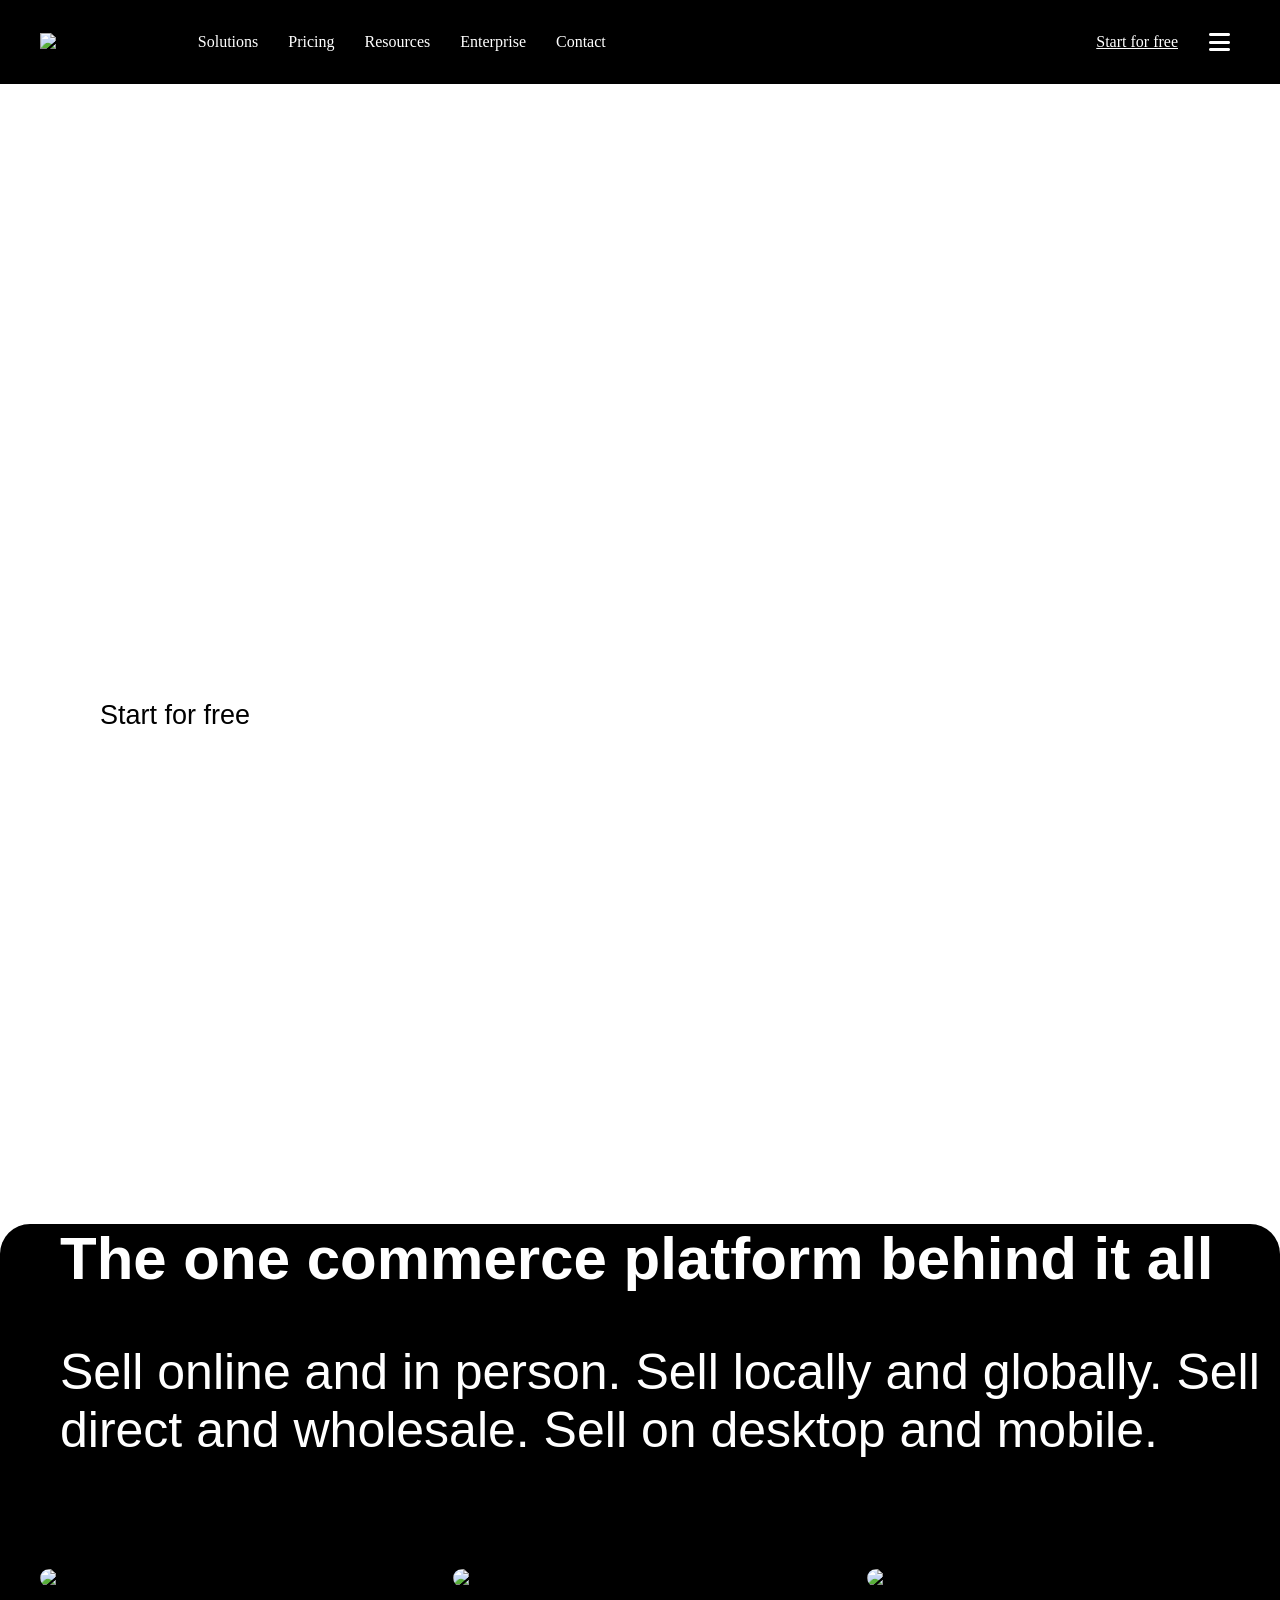
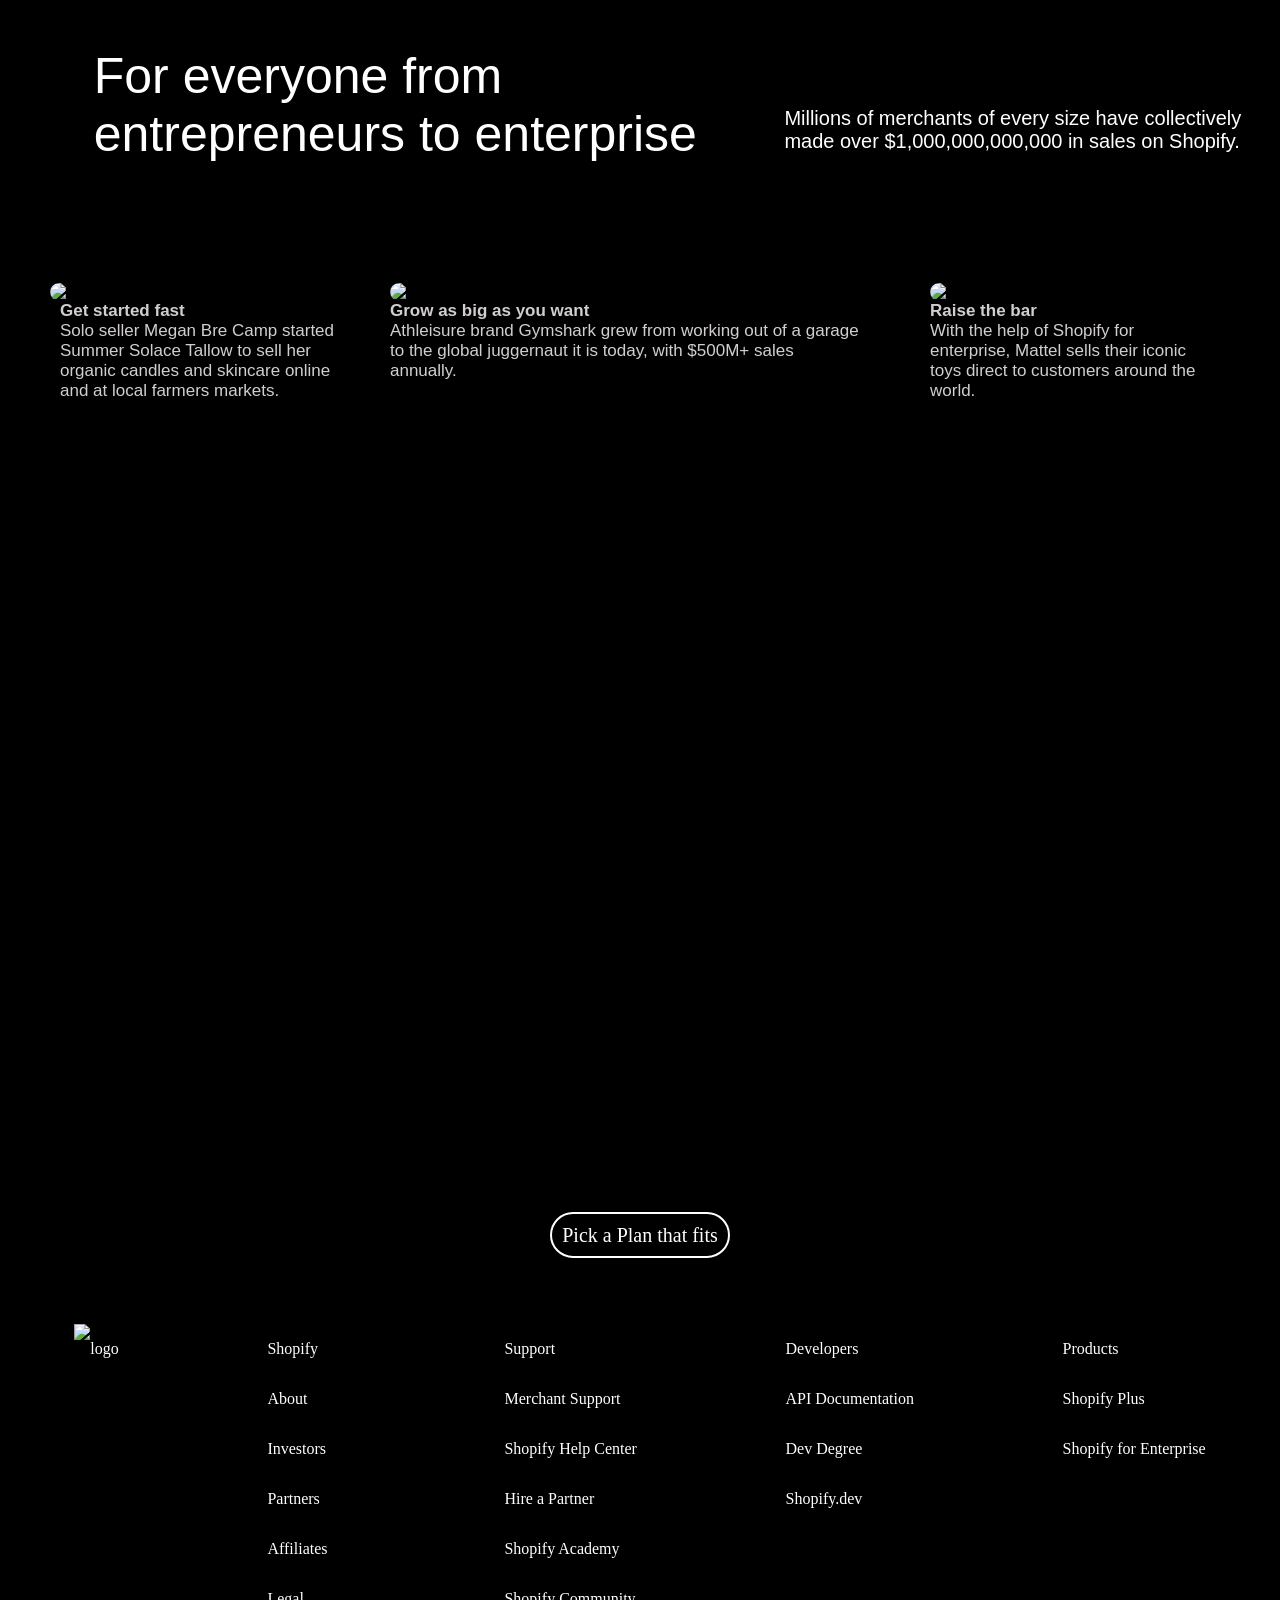
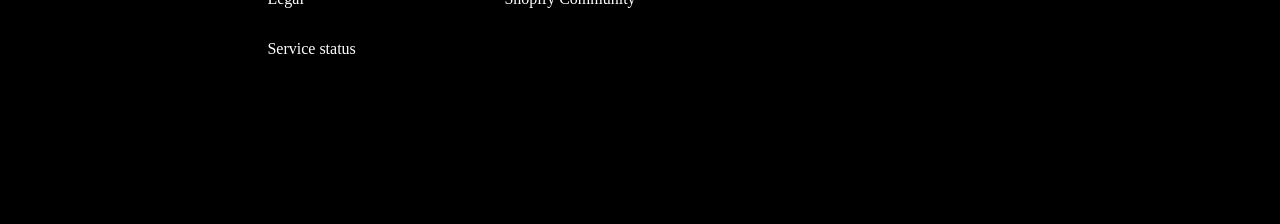
==== index.html @ d920742b "Update and rename shopify.html to index.html" ====
<!DOCTYPE html>
<html lang="en">
<head>
  <meta charset="UTF-8" />
  <meta name="viewport" content="width=device-width, initial-scale=1.0"/>
  <title>Shopify</title>
  <link rel="stylesheet" href="shopifystyle.css" />
  <link rel="stylesheet" href="https://cdnjs.cloudflare.com/ajax/libs/font-awesome/6.7.2/css/all.min.css">

</head>
<body>
  <!-- Header Section -->
  <header>
    <div class="header-content">
      <div class="logo">
        <img src="shopifylogo4.png" alt="shopify-logo">
      </div>
      <nav class="nav">
        <a href="#">Solutions</a>
        <a href="#">Pricing</a>
        <a href="#">Resources</a>
        <a href="#">Enterprise</a>
        <a href="#">Contact</a>
      </nav>
      <div class="header-right">
        <a href="#">Start for free</a>
        <i class="fa-solid fa-bars"></i>
      </div>
    </div>
  </header>
<section>
  <!-- Background Video -->
  <div class="background-video">
    <div class="add-video">
      <video autoplay muted loop>
        <source src="853800-hd_1920_1080_25fps.mp4" type="video/mp4">
      </video>
    </div>
  </div>
  <!-- hero section -->
   <div class="hero-content">
    <h1>Be the next</h1>
    <div class="changing-text">
  <div class="text-wrapper">
    <span>Big thing</span>
    <span>One to watch</span>
    <span>Category creator</span>
    <span>Unicorn startup</span>
    <span>Household name</span>
    <span>Global Empire</span>
    <span>Solo flier</span>
  </div>
</div>
 <div class="hero-content2">
  Dream big, build fast, and grow far<br> on Shopify.
</div> 
<div class="hero-content3">
  <p>Start for free</p>
  <span>Why we build Shopify</span>
</div>
</section>
  
<section class="after-background-video">
  <div class="hero-content4">
  <h3>The one commerce platform behind it all</h3>
  <p>Sell online and in person. Sell locally and globally. Sell direct and wholesale. Sell on desktop and mobile.</p>
</div>
<div class="carousel-wrapper">
  <div class="carousel-track">
     <div id="purse"> <img src="purse.webp" alt="purse"> </div>
     <div id="glossier"><img src="/glossier.webp" alt="glossier"></div>
     <div id="fashion"> <img src="/fashion.webp" alt="fashion"></div>
     <div id="aurabora"><img src="aurabora.jpeg" alt="aurabora"></div>
     <div id="vaccation"><img src="/vaccation.webp" alt="vaccation"></div>
     <div id="asthetic"><img src="asthetic.jpeg" alt="asthetic"></div>
  </div>
</div>
<div class="hero-content5">
  <p>For everyone from <br>entrepreneurs to enterprise</p>
  <span>Millions of merchants of every size have collectively <br>made over $1,000,000,000,000 in sales on Shopify.</span>
</div>
<div class="add-images">
  <div id="kat"><img src="katrina.jpeg" alt="katrina kaif"> 
     <h5>Get started fast</h5>
    <h6>Solo seller Megan Bre Camp started Summer Solace Tallow to sell her organic candles and skincare online and at local farmers markets.</h6>  
  </div> 
  <div id="gym"><img src="gymshark.webp" alt="Gymshark">
    <h5>Grow as big as you want</h5>
    <h6>Athleisure brand Gymshark grew from working out of a garage to the global juggernaut it is today, with $500M+ sales annually.</h6>
  </div>
  <div id="mattel"><img src="mattel.jpeg" alt="Mattel">
  <h5>Raise the bar</h5>
  <h6> With the help of Shopify for enterprise, Mattel sells their iconic toys direct to customers around the world.</h6>
</div>
</section>
<section>
  <div class="hero-content6">
  
  <span>Pick a Plan that fits</span>
</div>
</section>
<footer>
  <div class="footpanel1">
    <img src="/shopifywhitelogo.jpeg" alt="logo">
  </div>
  <div class="footpanel2">
   <p>Shopify</p>
    <p>About</p> 
    <p>Investors</p>
     <p>Partners</p> 
     <p>Affiliates</p>
     <p>Legal</p>
     <p>Service status</p>
  </div>
  <div class="footpanel2">
    <p>Support</p>
    <p>Merchant Support</p>
    <p>Shopify Help Center</p>
    <p>Hire a Partner</p> 
    <p>Shopify Academy</p>
    <p>Shopify Community</p>

  </div>
  <div class="footpanel3">
    <p>Developers</p>
    <p>API Documentation</p>
    <p>Dev Degree</p>
    <p>Shopify.dev</p>
  </div>
  <div class="footpanel4">
    <p>Products</p>
     <p>Shopify Plus</p>
      <p>Shopify for Enterprise</p>
  </div>
</footer>





  
</body>
</html>
---- shopifystyle.css ----
/* Reset and basics */
* {
  margin: 0;
  padding: 0;
  box-sizing: border-box;
}

/* Header */
header {
  position: fixed;
  top: 0;
  width: 100%;
  background-color: black;
  z-index: 1000;
  padding: 20px 40px;
}

/* Flex container for logo and nav */
.header-content {
  display: flex;
  align-items: center;
  justify-content: space-between;
}

/* Logo */
.logo img {
  height: 55px;
  width: auto;
  margin-right: 60px; /* space between logo and nav */
}

/* Navigation links */
.nav {
  display: flex;
  gap: 30px;
  flex-grow: 1; /* This fills available space */
}

.nav a {
  color: white;
  text-decoration: none;
  font-weight: 500;
}

.nav a:hover {
  text-decoration: underline;
}

/* Background Video */
.background-video video {
  top: 0;
  left: 0;
  width: 100vw;
  height: 130vh;
  object-fit: cover;
  z-index: -1;
}

/* Header right section */
.header-right {
  display: flex;
  align-items: center;
  gap: 20px;
}

.header-right a {
  margin-right: 1px;
  color: white;
}

.header-right i {
  font-size: 24px;
  color: white;
  cursor: pointer;
  padding: 10px;
}

/* Hero Section */
.hero-content {
  position: absolute;
  top: 50%;
  left: 60px;
  transform: translateY(-50%);
  color: white;
  z-index: 10;
  font-family: sans-serif;
  margin-top: 100px;
}

.hero-content h1 {
  font-size: 60px;
  font-weight: bold;
  margin-bottom: 10px;
}

/* Changing Text Animation */
.changing-text {
  height: 50px;
  overflow: hidden;
  position: relative;
  font-size: 60px;
}

.text-wrapper {
  display: flex;
  flex-direction: column;
  animation: slideText 28s steps(7) infinite;
}

.text-wrapper span {
  height: 50px;
  line-height: 50px;
  font-size: 40px;
  color: white;
}

/* Keyframes */
@keyframes slideText {
  0%   { transform: translateY(0); }
  100% { transform: translateY(-350px); } /* 7 lines × 50px each */
}
/* hero-content2 */
.hero-content2{
  margin-top: 70px;
  height:30px;
  font-size: 25px;

} 
/* hero-content3 */
.hero-content3 span{
  margin-top: 100px;
  font-size: 22px;
}
  .hero-content3 {
  display: flex;
  justify-content: space-between;
  
  align-items: center;    /* vertically center */
  width: 85vw;           /* set a width to spread items */
  margin-top: 100px;      /* push the whole container down */
  
}

.hero-content3 p {
  font-size: 27px;
  font-style: normal;
  background-color: white;
  color: black;
  border-radius: 12px;
  height: 50px;
  width: 230px;
  text-align: center;
  line-height: 50px;     /* vertical center text */
  margin: 0;             /* remove margin-top */
}

.hero-content3 span {
  font-size: 22px;
  margin: 0;             /* remove margin-top and margin-right */
  color: white;          /* or your preferred color */
  
}
/* below the video content */
.after-background-video{
  background-color: black;
  height: 1600px;
  border-top-left-radius: 30px;
   border-top-right-radius: 30px;
   font-family: arial;
   
} 
.after-background-video h3{
  color:white;
  font-size: 60px;
  margin: 50px 30px 30px 60px;
}
.after-background-video p{
  color: white;
  font-size:50px;
  padding: 20px 20px 20px 60px;
  
}
.after-background-video p:hover{
color: rgb(11, 109, 131);
}
/* images */
.carousel-track{
  display:flex;
  padding: 80px 50px 30px 30px;
  justify-content: space-between;
  animation: slideCarousel 12s infinite;
 
  
}
#purse img{
  height:450px;
  width:250px;
   border-radius: 30px;
}
#fashion img{
  height: 450px;
  width:350px;
   border-radius: 30px;

}
#glossier img{
  height: 450px;
  width:550px;
   border-radius: 30px;
}
#aurabora img{
height: 450px;
width:300px;
border-radius: 30px;
}
#vaccation img{
  height: 450px;
  width:430px;
   border-radius: 30px;

}
#asthetic img{
  height: 450px;
  width:380px;
   border-radius: 30px;

}
.carousel-wrapper {
  width: 100%;
  max-width: 100vw;
  overflow: hidden;
  margin: 0 auto;
}

.carousel-track {
  display: flex;
  width: 200%; /* enough for 2 sets of 3 images */
  animation: slideCarousel 12s infinite;
} 


.carousel-track > div {
  flex: 0 0 16.66%; /* 6 images evenly spaced across 200% width */
  padding: 10px;     /* reduce space between images */
  box-sizing: border-box;
}

.carousel-track img {
  width: 100%;
  height: auto;
  border-radius: 30px;
  object-fit: cover;
}

/* Slide to next 3 images after 6s, then back after 6s */
@keyframes slideCarousel {
  0%   { transform: translateX(0); }
  45%  { transform: translateX(0); }
  50%  { transform: translateX(-50%); }
  95%  { transform: translateX(-50%); }
  100% { transform: translateX(0); }
}
.hero-content5{
  display: flex;
  justify-content: space-around;

}
.hero-content5 span { 
  font-size: 20px;
  color: white;
  display: block;
  margin-top: 80px;
 padding-right: 5px;
}
/* add images */
.add-images{
  display: flex;
  justify-content: center;
  margin-top: 100px;
  gap: 40px;
  /* padding-left: 10px; */
  
}
#kat img{
  height: 300px;
  width: 300px;
  border-radius: 30px;
}
#gym img{
  height: 300px;
  width: 500px;
  border-radius: 30px;
  /* padding-left: 40px; */
}
#mattel img{
  height: 300px;
  width: 300px;
  border-radius: 30px;
  /* padding-right: 20px; */
}
#kat:hover img{
  content: url("skincare.jpeg");
}
#gym:hover img{
  content: url(gymsharkstore.jpg);
}
#mattel:hover img{
  content: url(matteldolls.jpeg);
}
#kat h5{
  color:rgb(210, 206, 206);
  font-size: 17px;
  /* font-weight: 00; */
  padding-left: 10px;
  width: 300px;
}

#kat h6{
  color:rgb(210, 206, 206);
  font-size: 17px;
  font-weight: 200;
  padding-left: 10px;
  width: 300px;
}
#gym h5{
   color:rgb(210, 206, 206);
   font-size: 17px;
   width: 500px;
}
#gym h6{
   color:rgb(210, 206, 206);
   font-size: 17px;
   font-weight: 200;
   width: 470px;
}
#mattel h5{
   color:rgb(210, 206, 206);
   font-size: 17px;
   width: 300px;

}
#mattel h6{
   color:rgb(210, 206, 206);
   font-size: 17px;
   font-weight: 200;
   width: 280px;
}

.hero-content6 {
  background-color: black;
  height: 100px;
  text-align: center;
  
  
   
}
.hero-content6 span{
   color:white;
   font-size: 20px;
   border:2px solid white;
   border-radius: 30px;
   padding: 10px 10px 10px 10px;
   
}
.hero-content6 span:hover{
  background-color:white;
  color: black;
}
/* footer */
footer{
  background-color: black;
  height: 500px;
  color:white;
  display: flex;
  justify-content: space-around;
  line-height: 50px;
}
.footpanel1 img{
  height:100px;
  width:100px;

}
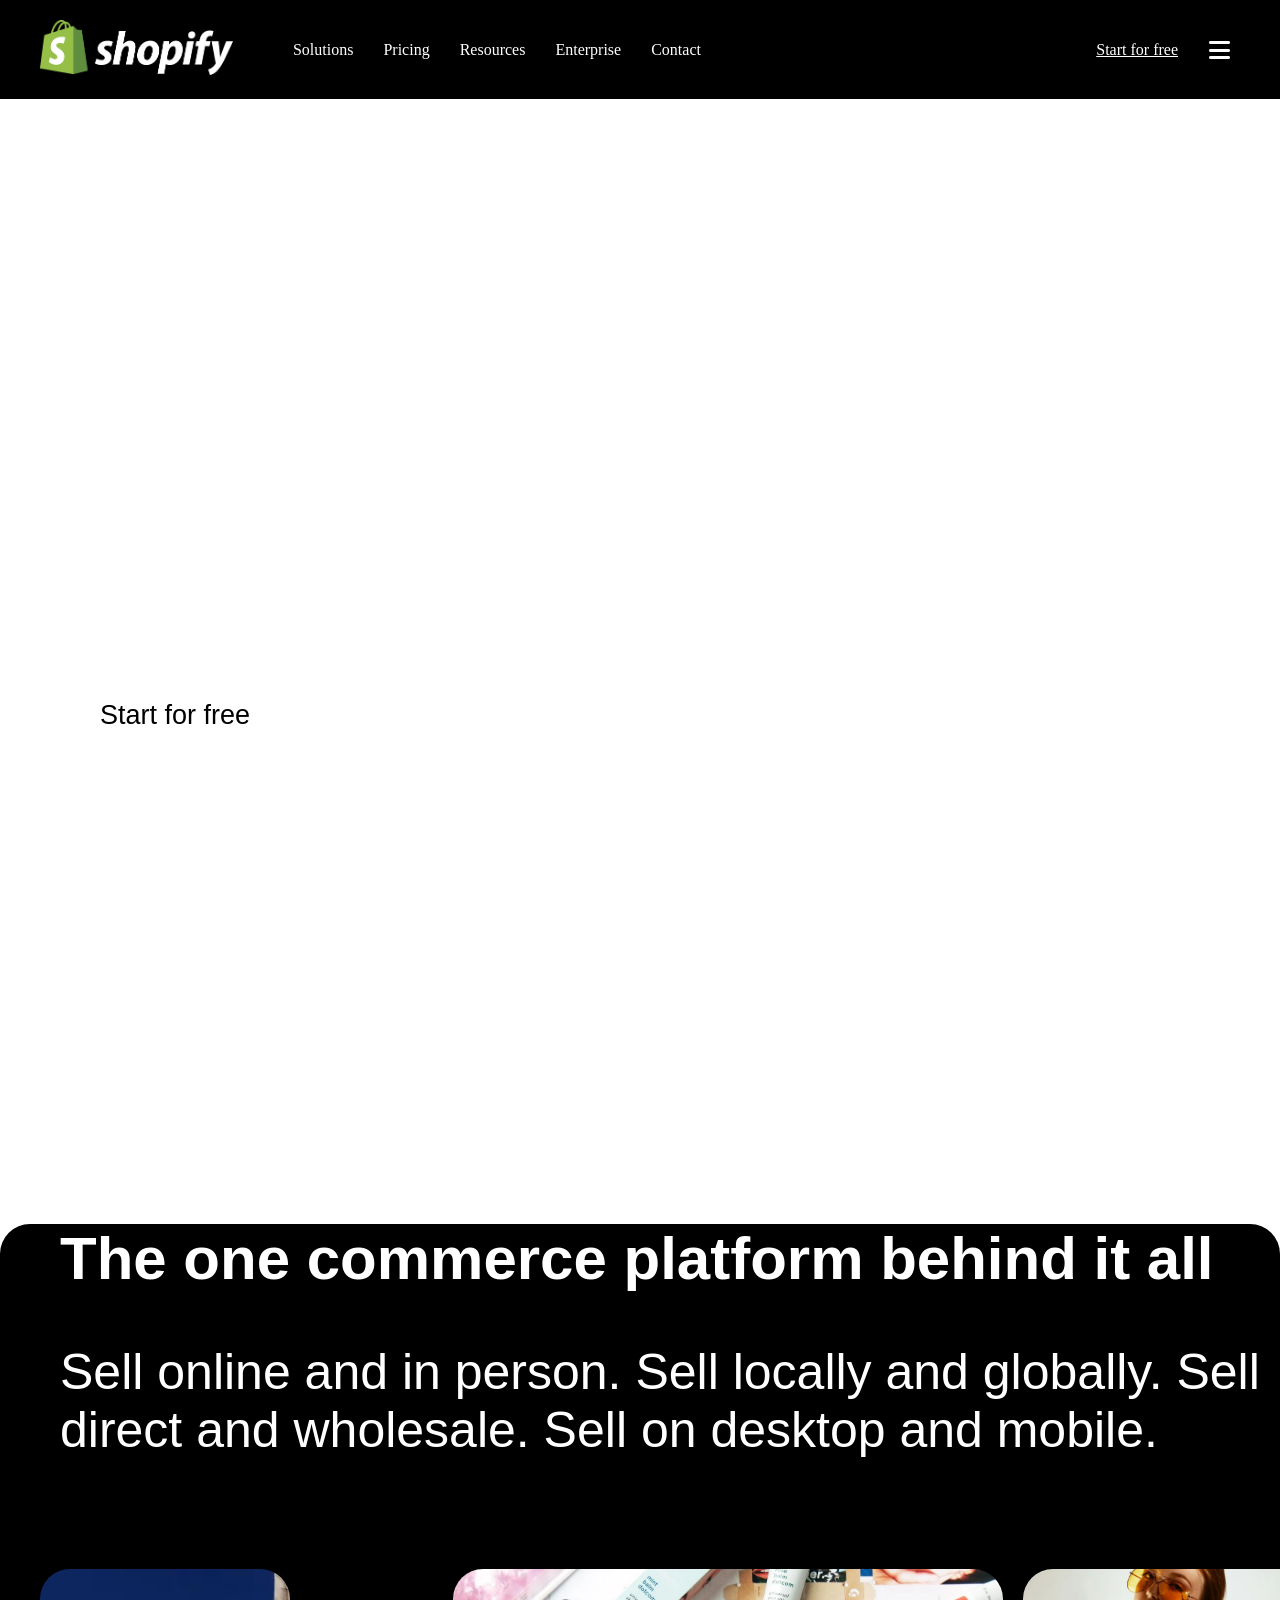
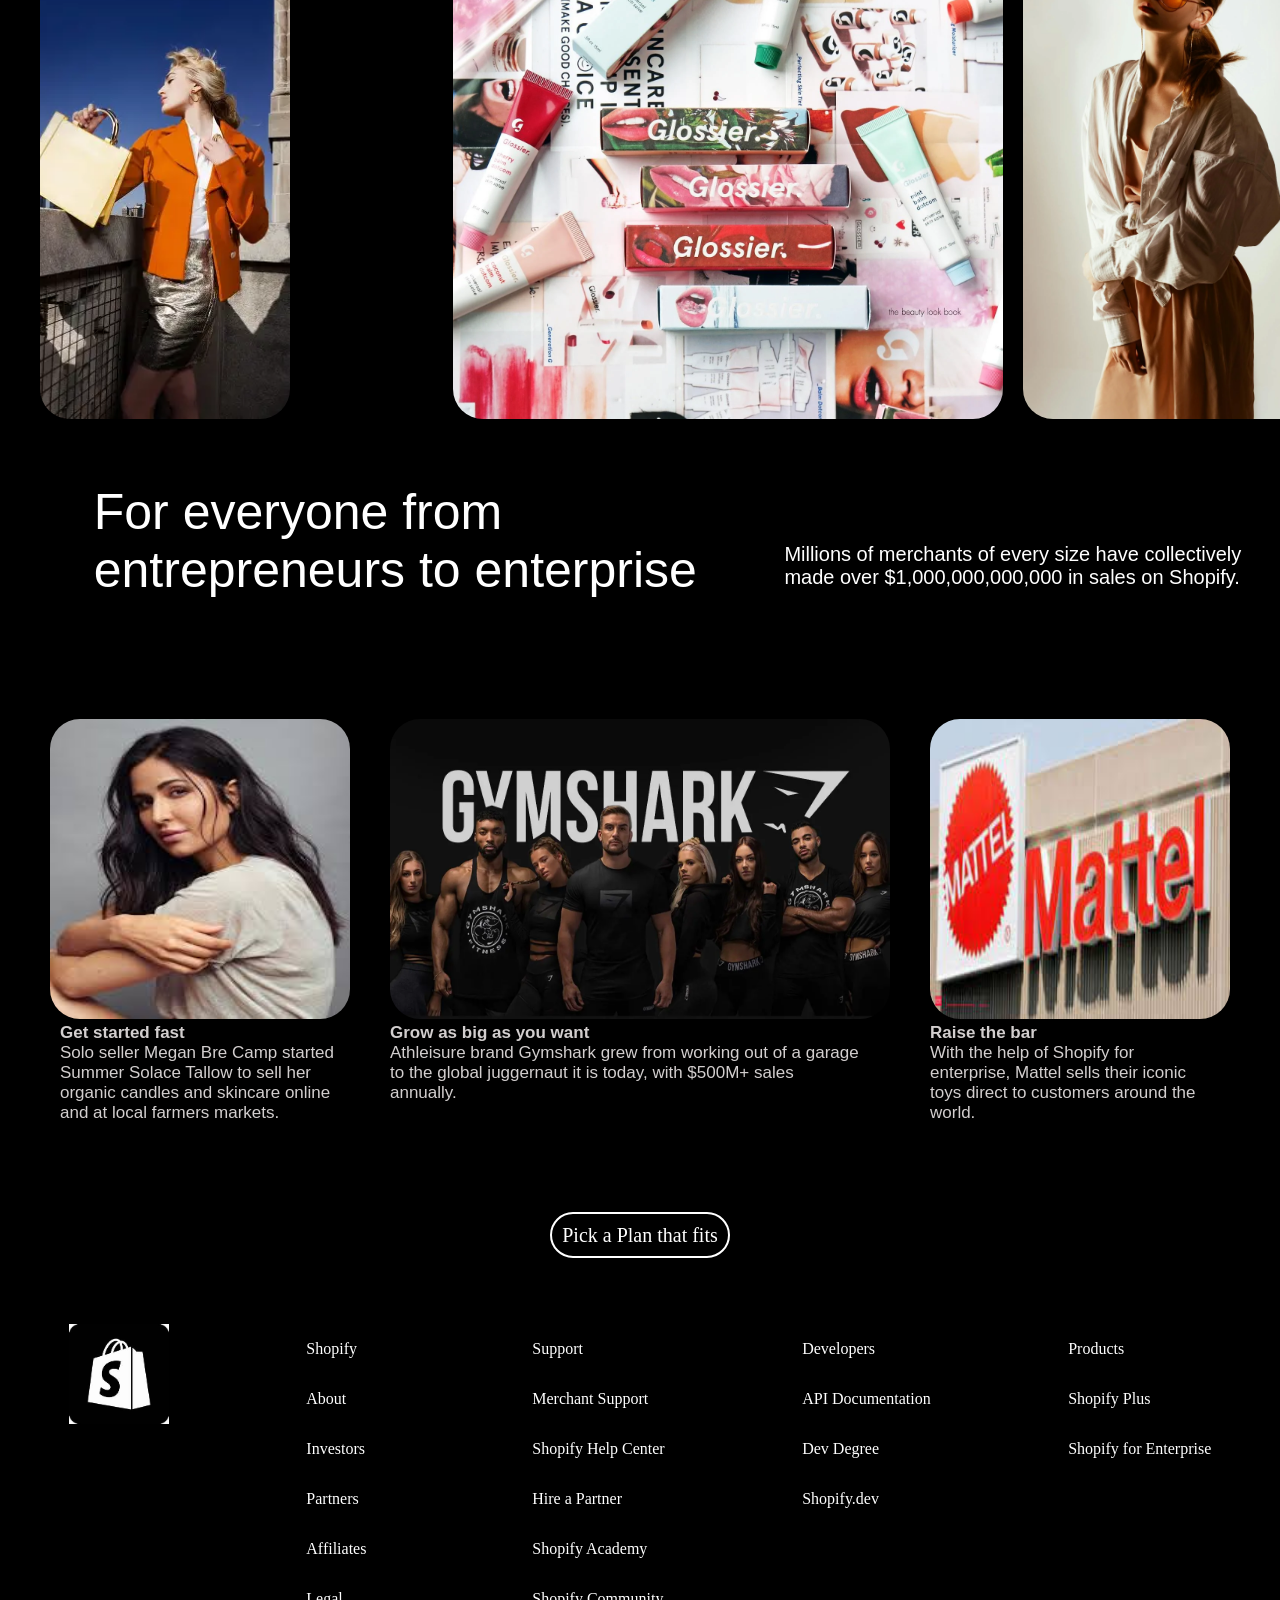
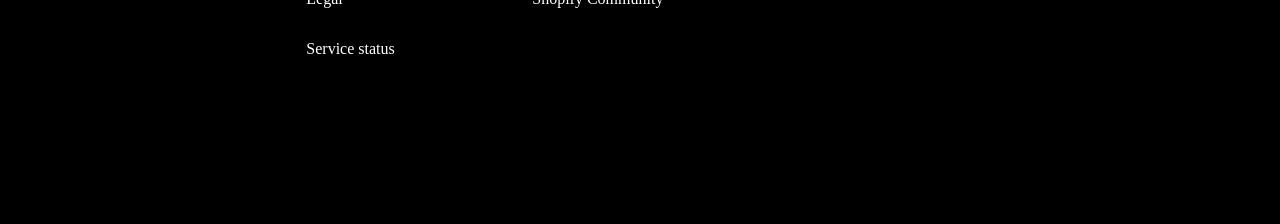
==== commit be374271: "Update index.html" ====
--- a/index.html
+++ b/index.html
@@ -68,10 +68,10 @@
 <div class="carousel-wrapper">
   <div class="carousel-track">
      <div id="purse"> <img src="purse.webp" alt="purse"> </div>
-     <div id="glossier"><img src="/glossier.webp" alt="glossier"></div>
-     <div id="fashion"> <img src="/fashion.webp" alt="fashion"></div>
+     <div id="glossier"><img src="glossier.webp" alt="glossier"></div>
+     <div id="fashion"> <img src="fashion.webp" alt="fashion"></div>
      <div id="aurabora"><img src="aurabora.jpeg" alt="aurabora"></div>
-     <div id="vaccation"><img src="/vaccation.webp" alt="vaccation"></div>
+     <div id="vaccation"><img src="vaccation.webp" alt="vaccation"></div>
      <div id="asthetic"><img src="asthetic.jpeg" alt="asthetic"></div>
   </div>
 </div>
@@ -101,7 +101,7 @@
 </section>
 <footer>
   <div class="footpanel1">
-    <img src="/shopifywhitelogo.jpeg" alt="logo">
+    <img src="shopifywhitelogo.jpeg" alt="logo">
   </div>
   <div class="footpanel2">
    <p>Shopify</p>
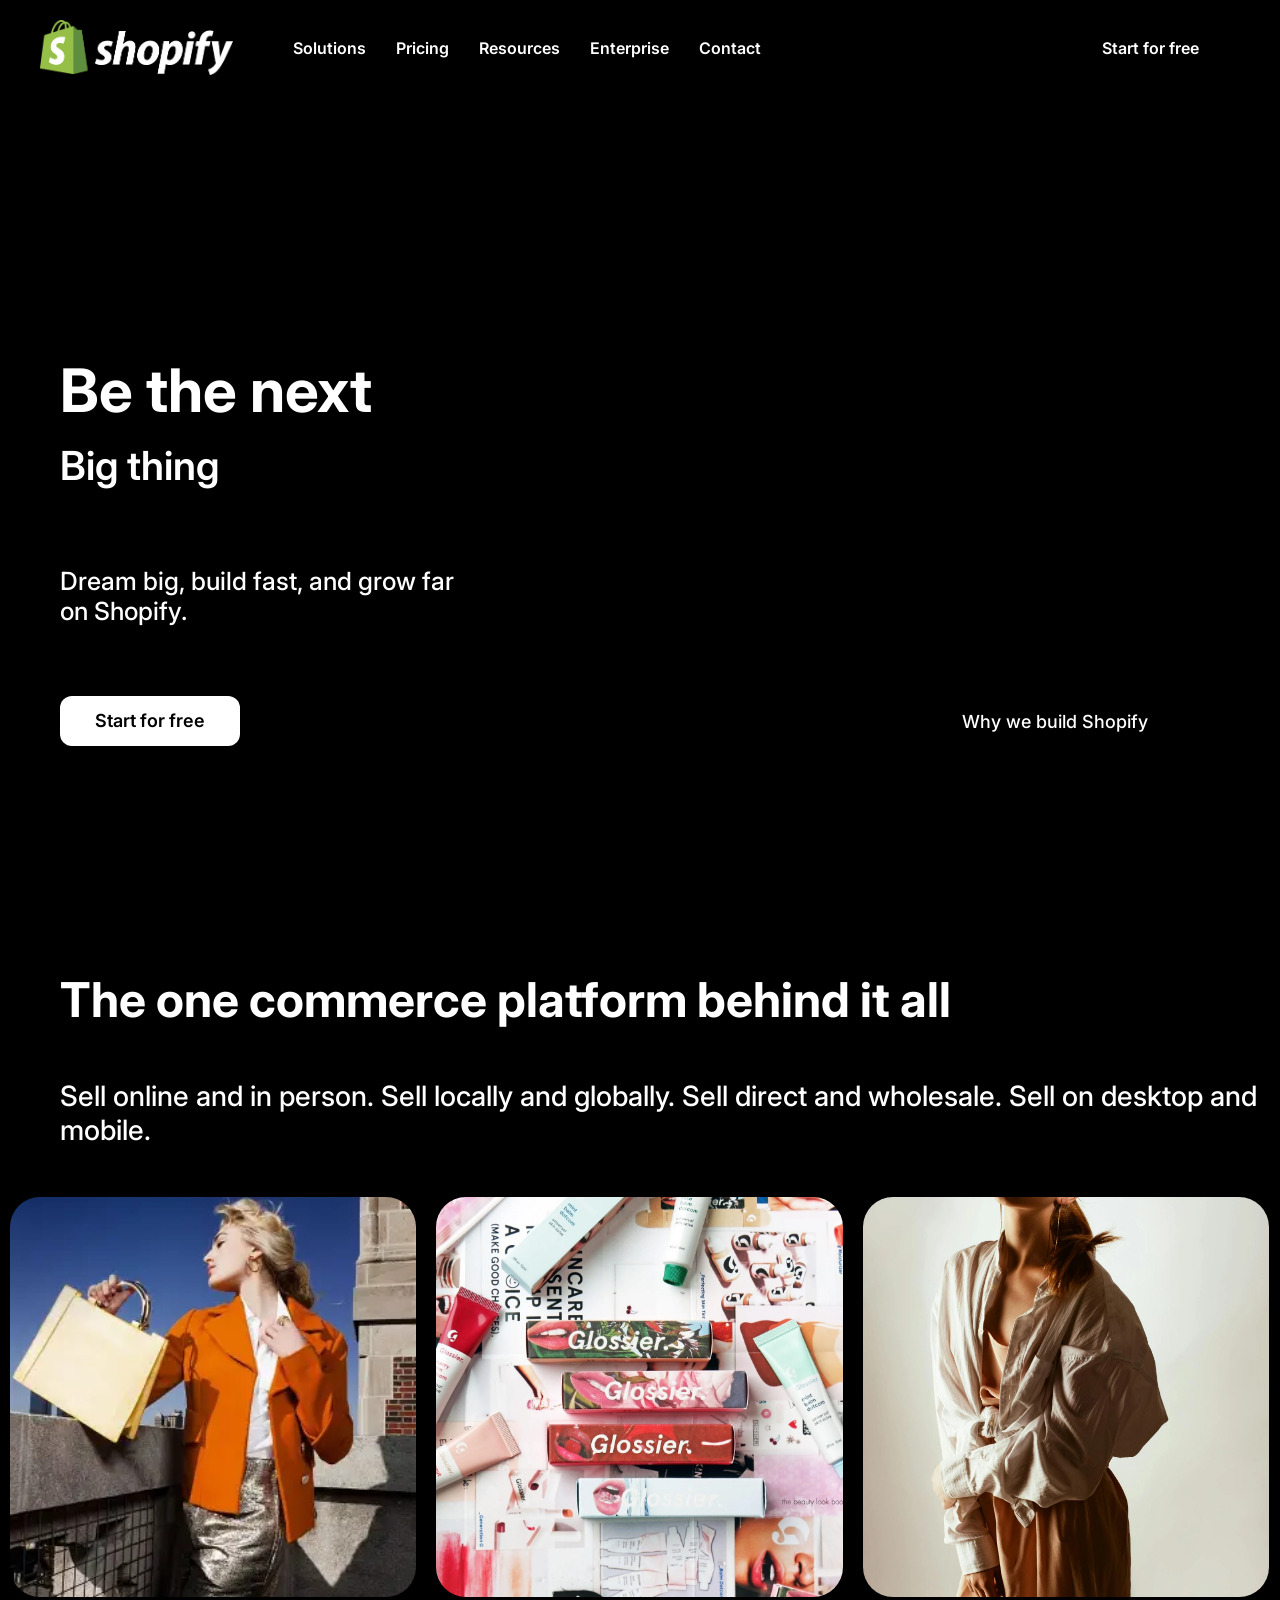
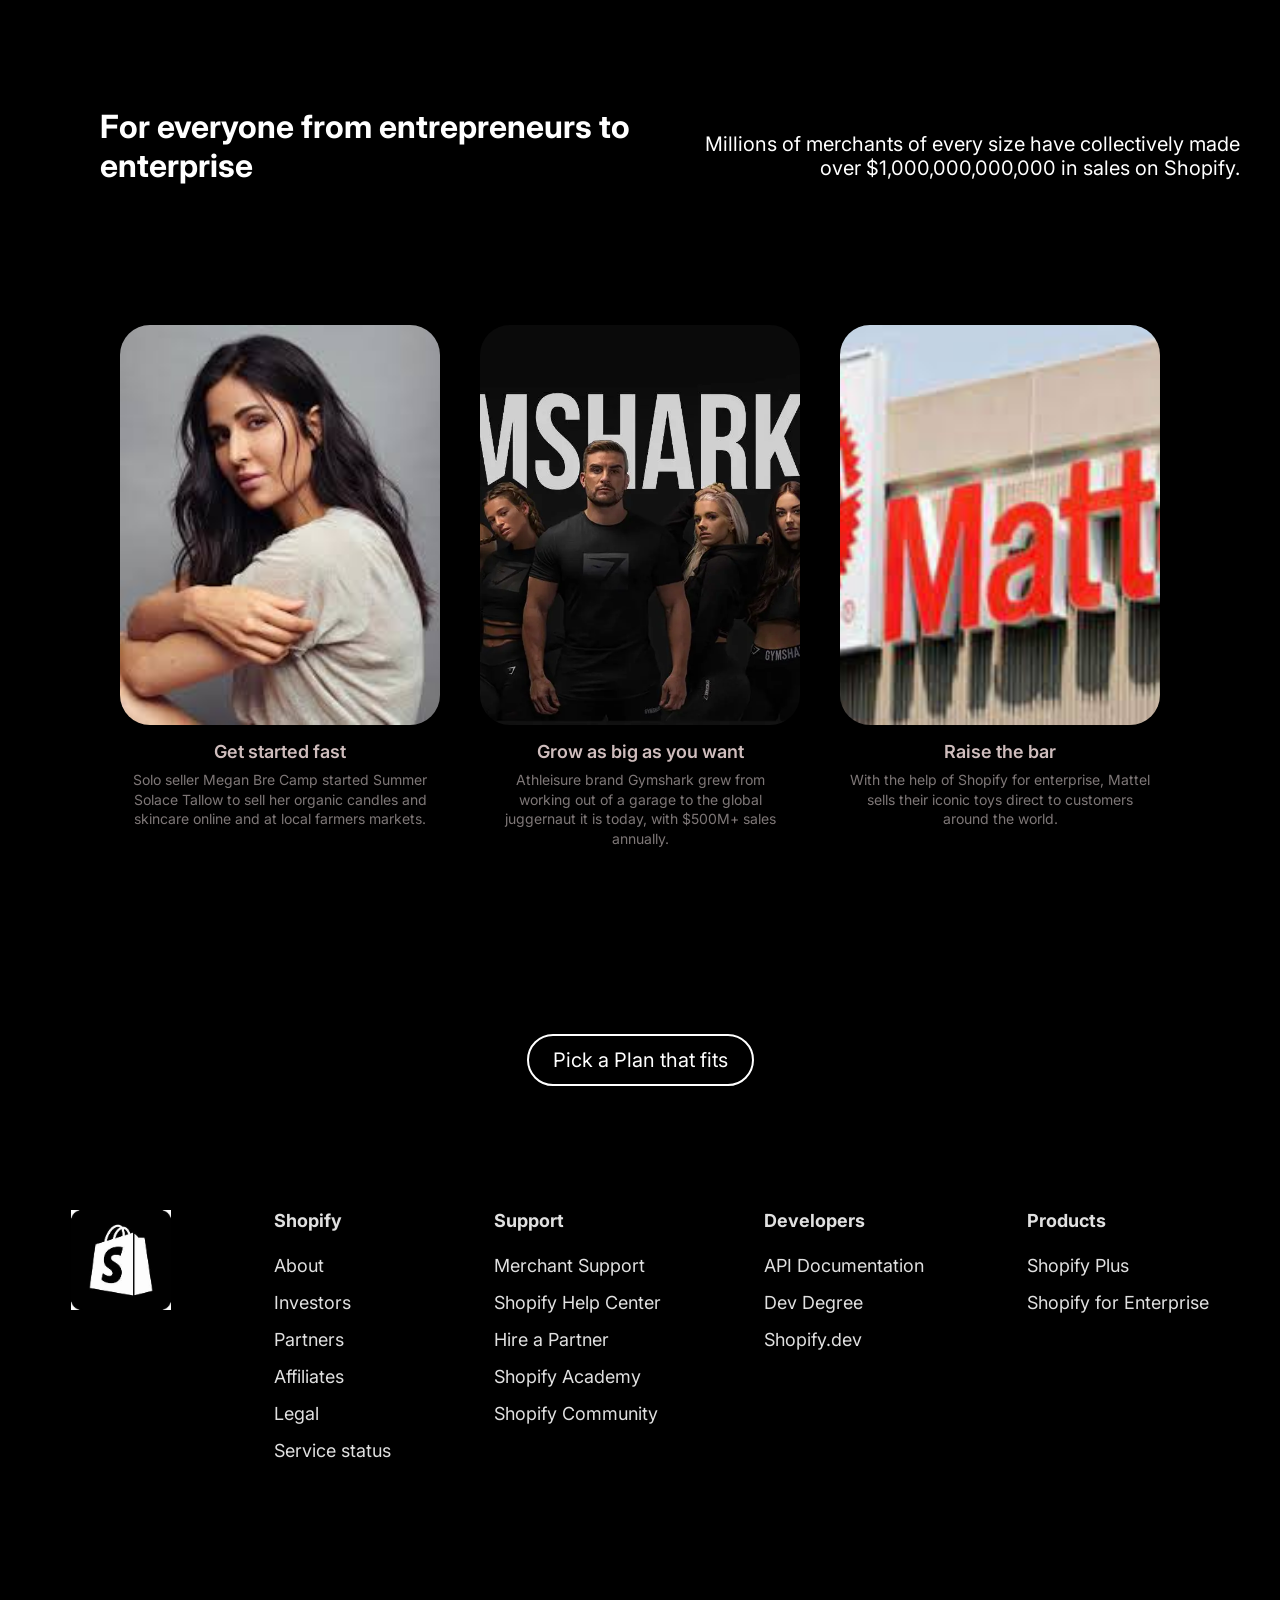
==== commit 4aa43621: "Update and rename shopify.html to index.html" ====
--- a/index.html
+++ b/index.html
@@ -1,12 +1,14 @@
 <!DOCTYPE html>
 <html lang="en">
 <head>
-  <meta charset="UTF-8" />
-  <meta name="viewport" content="width=device-width, initial-scale=1.0"/>
+  <meta charset="UTF-8">
+  <meta name="viewport" content="width=device-width, initial-scale=1.0">
   <title>Shopify</title>
-  <link rel="stylesheet" href="shopifystyle.css" />
-  <link rel="stylesheet" href="https://cdnjs.cloudflare.com/ajax/libs/font-awesome/6.7.2/css/all.min.css">
-
+  <link rel="stylesheet" href="shopifystyle.css">
+  <link href="https://fonts.googleapis.com/css2?family=Inter:wght@400;500;600;700&display=swap" rel="stylesheet">
+  <style>
+    /* CSS will be embedded here; see below for the full CSS */
+  </style>
 </head>
 <body>
   <!-- Header Section -->
@@ -28,116 +30,123 @@
       </div>
     </div>
   </header>
-<section>
-  <!-- Background Video -->
-  <div class="background-video">
-    <div class="add-video">
+
+  <section>
+    <!-- Background Video -->
+    <div class="background-video">
       <video autoplay muted loop>
         <source src="853800-hd_1920_1080_25fps.mp4" type="video/mp4">
       </video>
     </div>
-  </div>
-  <!-- hero section -->
-   <div class="hero-content">
-    <h1>Be the next</h1>
-    <div class="changing-text">
-  <div class="text-wrapper">
-    <span>Big thing</span>
-    <span>One to watch</span>
-    <span>Category creator</span>
-    <span>Unicorn startup</span>
-    <span>Household name</span>
-    <span>Global Empire</span>
-    <span>Solo flier</span>
-  </div>
-</div>
- <div class="hero-content2">
-  Dream big, build fast, and grow far<br> on Shopify.
-</div> 
-<div class="hero-content3">
-  <p>Start for free</p>
-  <span>Why we build Shopify</span>
-</div>
-</section>
-  
-<section class="after-background-video">
-  <div class="hero-content4">
-  <h3>The one commerce platform behind it all</h3>
-  <p>Sell online and in person. Sell locally and globally. Sell direct and wholesale. Sell on desktop and mobile.</p>
-</div>
-<div class="carousel-wrapper">
-  <div class="carousel-track">
-     <div id="purse"> <img src="purse.webp" alt="purse"> </div>
-     <div id="glossier"><img src="glossier.webp" alt="glossier"></div>
-     <div id="fashion"> <img src="fashion.webp" alt="fashion"></div>
-     <div id="aurabora"><img src="aurabora.jpeg" alt="aurabora"></div>
-     <div id="vaccation"><img src="vaccation.webp" alt="vaccation"></div>
-     <div id="asthetic"><img src="asthetic.jpeg" alt="asthetic"></div>
-  </div>
-</div>
-<div class="hero-content5">
-  <p>For everyone from <br>entrepreneurs to enterprise</p>
-  <span>Millions of merchants of every size have collectively <br>made over $1,000,000,000,000 in sales on Shopify.</span>
-</div>
-<div class="add-images">
-  <div id="kat"><img src="katrina.jpeg" alt="katrina kaif"> 
-     <h5>Get started fast</h5>
-    <h6>Solo seller Megan Bre Camp started Summer Solace Tallow to sell her organic candles and skincare online and at local farmers markets.</h6>  
-  </div> 
-  <div id="gym"><img src="gymshark.webp" alt="Gymshark">
-    <h5>Grow as big as you want</h5>
-    <h6>Athleisure brand Gymshark grew from working out of a garage to the global juggernaut it is today, with $500M+ sales annually.</h6>
-  </div>
-  <div id="mattel"><img src="mattel.jpeg" alt="Mattel">
-  <h5>Raise the bar</h5>
-  <h6> With the help of Shopify for enterprise, Mattel sells their iconic toys direct to customers around the world.</h6>
-</div>
-</section>
-<section>
-  <div class="hero-content6">
-  
-  <span>Pick a Plan that fits</span>
-</div>
-</section>
-<footer>
-  <div class="footpanel1">
-    <img src="shopifywhitelogo.jpeg" alt="logo">
-  </div>
-  <div class="footpanel2">
-   <p>Shopify</p>
-    <p>About</p> 
-    <p>Investors</p>
-     <p>Partners</p> 
-     <p>Affiliates</p>
-     <p>Legal</p>
-     <p>Service status</p>
-  </div>
-  <div class="footpanel2">
-    <p>Support</p>
-    <p>Merchant Support</p>
-    <p>Shopify Help Center</p>
-    <p>Hire a Partner</p> 
-    <p>Shopify Academy</p>
-    <p>Shopify Community</p>
+    <!-- Hero section -->
+    <div class="hero-content">
+      <h1>Be the next</h1>
+      <div class="changing-text">
+        <div class="text-wrapper">
+          <span>Big thing</span>
+          <span>One to watch</span>
+          <span>Category creator</span>
+          <span>Unicorn startup</span>
+          <span>Household name</span>
+          <span>Global Empire</span>
+          <span>Solo flier</span>
+        </div>
+      </div>
+      <div class="hero-content2">
+        Dream big, build fast, and grow far<br>on Shopify.
+      </div>
+      <div class="hero-content3">
+        <p>Start for free</p>
+        <span>Why we build Shopify</span>
+      </div>
+    </div>
+  </section>
 
-  </div>
-  <div class="footpanel3">
-    <p>Developers</p>
-    <p>API Documentation</p>
-    <p>Dev Degree</p>
-    <p>Shopify.dev</p>
-  </div>
-  <div class="footpanel4">
-    <p>Products</p>
-     <p>Shopify Plus</p>
+  <section class="after-background-video">
+    <div class="hero-content4">
+      <h3>The one commerce platform behind it all</h3>
+      <p>Sell online and in person. Sell locally and globally. Sell direct and wholesale. Sell on desktop and mobile.</p>
+    </div>
+    <div class="carousel-wrapper">
+      <div class="carousel-track">
+        <div id="purse"><img src="purse.webp" alt="purse"></div>
+        <div id="glossier"><img src="glossier.webp" alt="glossier"></div>
+        <div id="fashion"><img src="fashion.webp" alt="fashion"></div>
+        <div id="aurabora"><img src="aurabora.jpeg" alt="aurabora"></div>
+        <div id="vaccation"><img src="vaccation.webp" alt="vaccation"></div>
+        <div id="asthetic"><img src="asthetic.jpeg" alt="asthetic"></div>
+      </div>
+    </div>
+    <div class="hero-content5">
+      <p>For everyone from entrepreneurs to enterprise</p>
+      <span>Millions of merchants of every size have collectively made over $1,000,000,000,000 in sales on Shopify.</span>
+    </div>
+    <div class="add-images">
+      <div class="image-wrapper">
+        <div class="image-container">
+          <img src="katrina.jpeg" alt="katrina kaif" class="main_img">
+          <img src="skincare.jpeg" alt="skincare" class="hover_img">
+        </div>
+        <h5>Get started fast</h5>
+        <h6>Solo seller Megan Bre Camp started Summer Solace Tallow to sell her organic candles and skincare online and at local farmers markets.</h6>
+      </div>
+      <div class="image-wrapper">
+        <div class="image-container">
+          <img src="gymshark.webp" alt="Gymshark" class="main_img">
+          <img src="gymsharkstore.jpg" alt="store" class="hover_img">
+        </div>
+        <h5>Grow as big as you want</h5>
+        <h6>Athleisure brand Gymshark grew from working out of a garage to the global juggernaut it is today, with $500M+ sales annually.</h6>
+      </div>
+      <div class="image-wrapper">
+        <div class="image-container">
+          <img src="mattel.jpeg" alt="Mattel" class="main_img">
+          <img src="matteldolls.jpeg" alt="dolls" class="hover_img">
+        </div>
+        <h5>Raise the bar</h5>
+        <h6>With the help of Shopify for enterprise, Mattel sells their iconic toys direct to customers around the world.</h6>
+      </div>
+    </div>
+  </section>
+
+  <section>
+    <div class="hero-content6">
+      <span>Pick a Plan that fits</span>
+    </div>
+  </section>
+
+  <footer>
+    <div class="footpanel1">
+      <img src="shopifywhitelogo.jpeg" alt="logo">
+    </div>
+    <div class="footpanel2">
+      <p>Shopify</p>
+      <p>About</p>
+      <p>Investors</p>
+      <p>Partners</p>
+      <p>Affiliates</p>
+      <p>Legal</p>
+      <p>Service status</p>
+    </div>
+    <div class="footpanel2">
+      <p>Support</p>
+      <p>Merchant Support</p>
+      <p>Shopify Help Center</p>
+      <p>Hire a Partner</p>
+      <p>Shopify Academy</p>
+      <p>Shopify Community</p>
+    </div>
+    <div class="footpanel3">
+      <p>Developers</p>
+      <p>API Documentation</p>
+      <p>Dev Degree</p>
+      <p>Shopify.dev</p>
+    </div>
+    <div class="footpanel4">
+      <p>Products</p>
+      <p>Shopify Plus</p>
       <p>Shopify for Enterprise</p>
-  </div>
-</footer>
-
-
-
-
-
-  
+    </div>
+  </footer>
 </body>
 </html>
--- a/shopifystyle.css
+++ b/shopifystyle.css
@@ -3,6 +3,11 @@
   margin: 0;
   padding: 0;
   box-sizing: border-box;
+  font-family: 'Inter', sans-serif;
+}
+body {
+  background-color: black;
+  color: white;
 }
 
 /* Header */
@@ -14,65 +19,64 @@
   z-index: 1000;
   padding: 20px 40px;
 }
-
-/* Flex container for logo and nav */
 .header-content {
   display: flex;
   align-items: center;
   justify-content: space-between;
 }
-
-/* Logo */
 .logo img {
   height: 55px;
   width: auto;
-  margin-right: 60px; /* space between logo and nav */
-}
-
-/* Navigation links */
+  margin-right: 60px;
+}
 .nav {
   display: flex;
   gap: 30px;
-  flex-grow: 1; /* This fills available space */
-}
-
+  flex-grow: 1;
+}
 .nav a {
   color: white;
   text-decoration: none;
-  font-weight: 500;
-}
-
+  font-weight: 600;
+  font-size: 16px;
+}
 .nav a:hover {
   text-decoration: underline;
 }
+.header-right {
+  display: flex;
+  align-items: center;
+  gap: 20px;
+}
+.header-right a {
+  margin-right: 1px;
+  color: white;
+  font-weight: 600;
+  font-size: 16px;
+  text-decoration: none;
+}
+.header-right i {
+  font-size: 24px;
+  color: white;
+  cursor: pointer;
+  padding: 10px;
+}
 
 /* Background Video */
+.background-video {
+  position: relative;
+  width: 100vw;
+  height: 100vh;
+  overflow: hidden;
+}
 .background-video video {
+  position: absolute;
   top: 0;
   left: 0;
-  width: 100vw;
-  height: 130vh;
+  width: 100%;
+  height: 100%;
   object-fit: cover;
   z-index: -1;
-}
-
-/* Header right section */
-.header-right {
-  display: flex;
-  align-items: center;
-  gap: 20px;
-}
-
-.header-right a {
-  margin-right: 1px;
-  color: white;
-}
-
-.header-right i {
-  font-size: 24px;
-  color: white;
-  cursor: pointer;
-  padding: 10px;
 }
 
 /* Hero Section */
@@ -83,176 +87,115 @@
   transform: translateY(-50%);
   color: white;
   z-index: 10;
-  font-family: sans-serif;
   margin-top: 100px;
 }
-
 .hero-content h1 {
   font-size: 60px;
-  font-weight: bold;
+  font-weight: 700;
   margin-bottom: 10px;
 }
-
-/* Changing Text Animation */
 .changing-text {
-  height: 50px;
+  height: 60px;
   overflow: hidden;
   position: relative;
-  font-size: 60px;
-}
-
+}
 .text-wrapper {
   display: flex;
   flex-direction: column;
   animation: slideText 28s steps(7) infinite;
 }
-
 .text-wrapper span {
-  height: 50px;
-  line-height: 50px;
+  height: 60px;
+  line-height: 60px;
   font-size: 40px;
-  color: white;
-}
-
-/* Keyframes */
+  font-weight: 600;
+  color: white;
+}
 @keyframes slideText {
   0%   { transform: translateY(0); }
-  100% { transform: translateY(-350px); } /* 7 lines × 50px each */
-}
-/* hero-content2 */
-.hero-content2{
+  100% { transform: translateY(-420px); } /* 7 lines × 60px each */
+}
+.hero-content2 {
   margin-top: 70px;
-  height:30px;
+  height: 30px;
   font-size: 25px;
-
-} 
-/* hero-content3 */
-.hero-content3 span{
+  font-weight: 500;
+}
+.hero-content3 {
+  display: flex;
+  justify-content: space-between;
+  align-items: center;
+  width: 85vw;
   margin-top: 100px;
-  font-size: 22px;
-}
-  .hero-content3 {
-  display: flex;
-  justify-content: space-between;
-  
-  align-items: center;    /* vertically center */
-  width: 85vw;           /* set a width to spread items */
-  margin-top: 100px;      /* push the whole container down */
-  
-}
-
+}
 .hero-content3 p {
-  font-size: 27px;
-  font-style: normal;
+  font-size: 18px;
+  font-weight: 600;
   background-color: white;
   color: black;
   border-radius: 12px;
   height: 50px;
-  width: 230px;
+  width: 180px;
   text-align: center;
-  line-height: 50px;     /* vertical center text */
-  margin: 0;             /* remove margin-top */
-}
-
+  line-height: 50px;
+  margin: 0;
+  cursor: pointer;
+}
 .hero-content3 span {
-  font-size: 22px;
-  margin: 0;             /* remove margin-top and margin-right */
-  color: white;          /* or your preferred color */
-  
-}
-/* below the video content */
-.after-background-video{
-  background-color: black;
-  height: 1600px;
+  font-size: 18px;
+  margin: 0;
+  color: white;
+  font-weight: 500;
+  cursor: pointer;
+}
+
+/* Below the video content */
+.after-background-video {
+  background-color: black;
+  min-height: 1600px;
   border-top-left-radius: 30px;
-   border-top-right-radius: 30px;
-   font-family: arial;
-   
-} 
-.after-background-video h3{
-  color:white;
-  font-size: 60px;
-  margin: 50px 30px 30px 60px;
-}
-.after-background-video p{
-  color: white;
-  font-size:50px;
-  padding: 20px 20px 20px 60px;
-  
-}
-.after-background-video p:hover{
-color: rgb(11, 109, 131);
-}
-/* images */
-.carousel-track{
-  display:flex;
-  padding: 80px 50px 30px 30px;
-  justify-content: space-between;
-  animation: slideCarousel 12s infinite;
- 
-  
-}
-#purse img{
-  height:450px;
-  width:250px;
-   border-radius: 30px;
-}
-#fashion img{
-  height: 450px;
-  width:350px;
-   border-radius: 30px;
-
-}
-#glossier img{
-  height: 450px;
-  width:550px;
-   border-radius: 30px;
-}
-#aurabora img{
-height: 450px;
-width:300px;
-border-radius: 30px;
-}
-#vaccation img{
-  height: 450px;
-  width:430px;
-   border-radius: 30px;
-
-}
-#asthetic img{
-  height: 450px;
-  width:380px;
-   border-radius: 30px;
-
-}
+  border-top-right-radius: 30px;
+  padding-bottom: 60px;
+}
+.after-background-video h3 {
+  color: white;
+  font-size: 48px;
+  margin: 70px 30px 30px 60px;
+  font-weight: 700;
+}
+.after-background-video p {
+  color: white;
+  font-size: 28px;
+  padding: 20px 20px 40px 60px;
+  font-weight: 500;
+}
+.after-background-video p:hover {
+  color: rgb(11, 109, 131);
+}
+
+/* Carousel */
 .carousel-wrapper {
   width: 100%;
   max-width: 100vw;
   overflow: hidden;
   margin: 0 auto;
 }
-
 .carousel-track {
   display: flex;
-  width: 200%; /* enough for 2 sets of 3 images */
+  width: 200%;
   animation: slideCarousel 12s infinite;
-} 
-
-
+}
 .carousel-track > div {
-  flex: 0 0 16.66%; /* 6 images evenly spaced across 200% width */
-  padding: 10px;     /* reduce space between images */
+  flex: 0 0 16.66%;
+  padding: 10px;
   box-sizing: border-box;
 }
-
 .carousel-track img {
   width: 100%;
-  height: auto;
+  height: 400px;
   border-radius: 30px;
   object-fit: cover;
 }
-
-/* Slide to next 3 images after 6s, then back after 6s */
 @keyframes slideCarousel {
   0%   { transform: translateX(0); }
   45%  { transform: translateX(0); }
@@ -260,123 +203,145 @@
   95%  { transform: translateX(-50%); }
   100% { transform: translateX(0); }
 }
-.hero-content5{
-  display: flex;
-  justify-content: space-around;
-
-}
-.hero-content5 span { 
+
+/* Hero Content 5 - Flex Row, Bigger Font on Left */
+.hero-content5 {
+  display: flex;
+  justify-content: space-between;
+  align-items: center;
+  margin-top: 80px;
+  padding: 0 40px;
+}
+.hero-content5 p {
+  font-size: 32px;
+  font-weight: 700;
+  margin: 0;
+  flex: 1;
+}
+.hero-content5 span {
   font-size: 20px;
   color: white;
-  display: block;
-  margin-top: 80px;
- padding-right: 5px;
-}
-/* add images */
-.add-images{
+  text-align: right;
+  margin: 0;
+  flex: 1;
+}
+
+/* Image Cards with Hover Effect and Text Below */
+.add-images {
   display: flex;
   justify-content: center;
   margin-top: 100px;
   gap: 40px;
-  /* padding-left: 10px; */
-  
-}
-#kat img{
-  height: 300px;
-  width: 300px;
+  flex-wrap: wrap;
+}
+.image-wrapper {
+  width: 320px;
+  margin-bottom: 40px;
+}
+.image-container {
+  position: relative;
+  height: 400px;
+  width: 100%;
+  overflow: hidden;
   border-radius: 30px;
 }
-#gym img{
-  height: 300px;
-  width: 500px;
+.image-container img {
+  position: absolute;
+  top: 0;
+  left: 0;
+  width: 100%;
+  height: 100%;
+  object-fit: cover;
+  transition: opacity 0.6s ease-in-out;
+}
+.main_img {
+  opacity: 1;
+  transition-delay: 0s;
+}
+.hover_img {
+  opacity: 0;
+  transition-delay: 0s;
+}
+.image-container:hover .main_img {
+  opacity: 0;
+  transition-duration: 0.6s;
+  transition-delay: 0s;
+}
+.image-container:hover .hover_img {
+  opacity: 1;
+  transition-duration: 0.6s;
+  transition-delay: 0.5s; /* 2-second delay before hover_img appears */
+}
+.image-wrapper h5 {
+  margin-top: 16px;
+  font-size: 18px;
+  font-weight: 600;
+  text-align: center;
+  color: #cfbdbd;
+}
+.image-wrapper h6 {
+  margin-top: 8px;
+  font-size: 14px;
+  font-weight: 400;
+  text-align: center;
+  color: #7e7777;
+  line-height: 1.4;
+  padding: 0 10px;
+}
+
+/* Hero Content 6 */
+.hero-content6 {
+  background-color: black;
+  height: 100px;
+  display: flex;
+  justify-content: center;
+  align-items: center;
+  margin: 40px 0;
+}
+.hero-content6 span {
+  color: white;
+  font-size: 20px;
+  border: 2px solid white;
   border-radius: 30px;
-  /* padding-left: 40px; */
-}
-#mattel img{
-  height: 300px;
-  width: 300px;
-  border-radius: 30px;
-  /* padding-right: 20px; */
-}
-#kat:hover img{
-  content: url("skincare.jpeg");
-}
-#gym:hover img{
-  content: url(gymsharkstore.jpg);
-}
-#mattel:hover img{
-  content: url(matteldolls.jpeg);
-}
-#kat h5{
-  color:rgb(210, 206, 206);
-  font-size: 17px;
-  /* font-weight: 00; */
-  padding-left: 10px;
-  width: 300px;
-}
-
-#kat h6{
-  color:rgb(210, 206, 206);
-  font-size: 17px;
-  font-weight: 200;
-  padding-left: 10px;
-  width: 300px;
-}
-#gym h5{
-   color:rgb(210, 206, 206);
-   font-size: 17px;
-   width: 500px;
-}
-#gym h6{
-   color:rgb(210, 206, 206);
-   font-size: 17px;
-   font-weight: 200;
-   width: 470px;
-}
-#mattel h5{
-   color:rgb(210, 206, 206);
-   font-size: 17px;
-   width: 300px;
-
-}
-#mattel h6{
-   color:rgb(210, 206, 206);
-   font-size: 17px;
-   font-weight: 200;
-   width: 280px;
-}
-
-.hero-content6 {
-  background-color: black;
+  padding: 12px 24px;
+  cursor: pointer;
+  transition: all 0.3s ease;
+}
+.hero-content6 span:hover {
+  background-color: white;
+  color: black;
+}
+
+/* Footer */
+footer {
+  background-color: black;
+  min-height: 500px;
+  color: #E0E0E0;
+  display: flex;
+  justify-content: space-around;
+  padding: 60px 40px;
+  flex-wrap: wrap;
+  gap: 40px;
+}
+.footpanel1 img {
   height: 100px;
-  text-align: center;
-  
-  
-   
-}
-.hero-content6 span{
-   color:white;
-   font-size: 20px;
-   border:2px solid white;
-   border-radius: 30px;
-   padding: 10px 10px 10px 10px;
-   
-}
-.hero-content6 span:hover{
-  background-color:white;
-  color: black;
-}
-/* footer */
-footer{
-  background-color: black;
-  height: 500px;
-  color:white;
-  display: flex;
-  justify-content: space-around;
-  line-height: 50px;
-}
-.footpanel1 img{
-  height:100px;
-  width:100px;
-
-}+  width: 100px;
+}
+.footpanel2, .footpanel3, .footpanel4 {
+  display: flex;
+  flex-direction: column;
+  gap: 16px;
+}
+.footpanel2 p, .footpanel3 p, .footpanel4 p {
+  font-size: 18px;
+  cursor: pointer;
+}
+.footpanel2 p:first-child, .footpanel3 p:first-child, .footpanel4 p:first-child {
+  font-weight: 700;
+  margin-bottom: 8px;
+}
+
+/* Ensure images are block-level */
+img {
+  display: block;
+}
